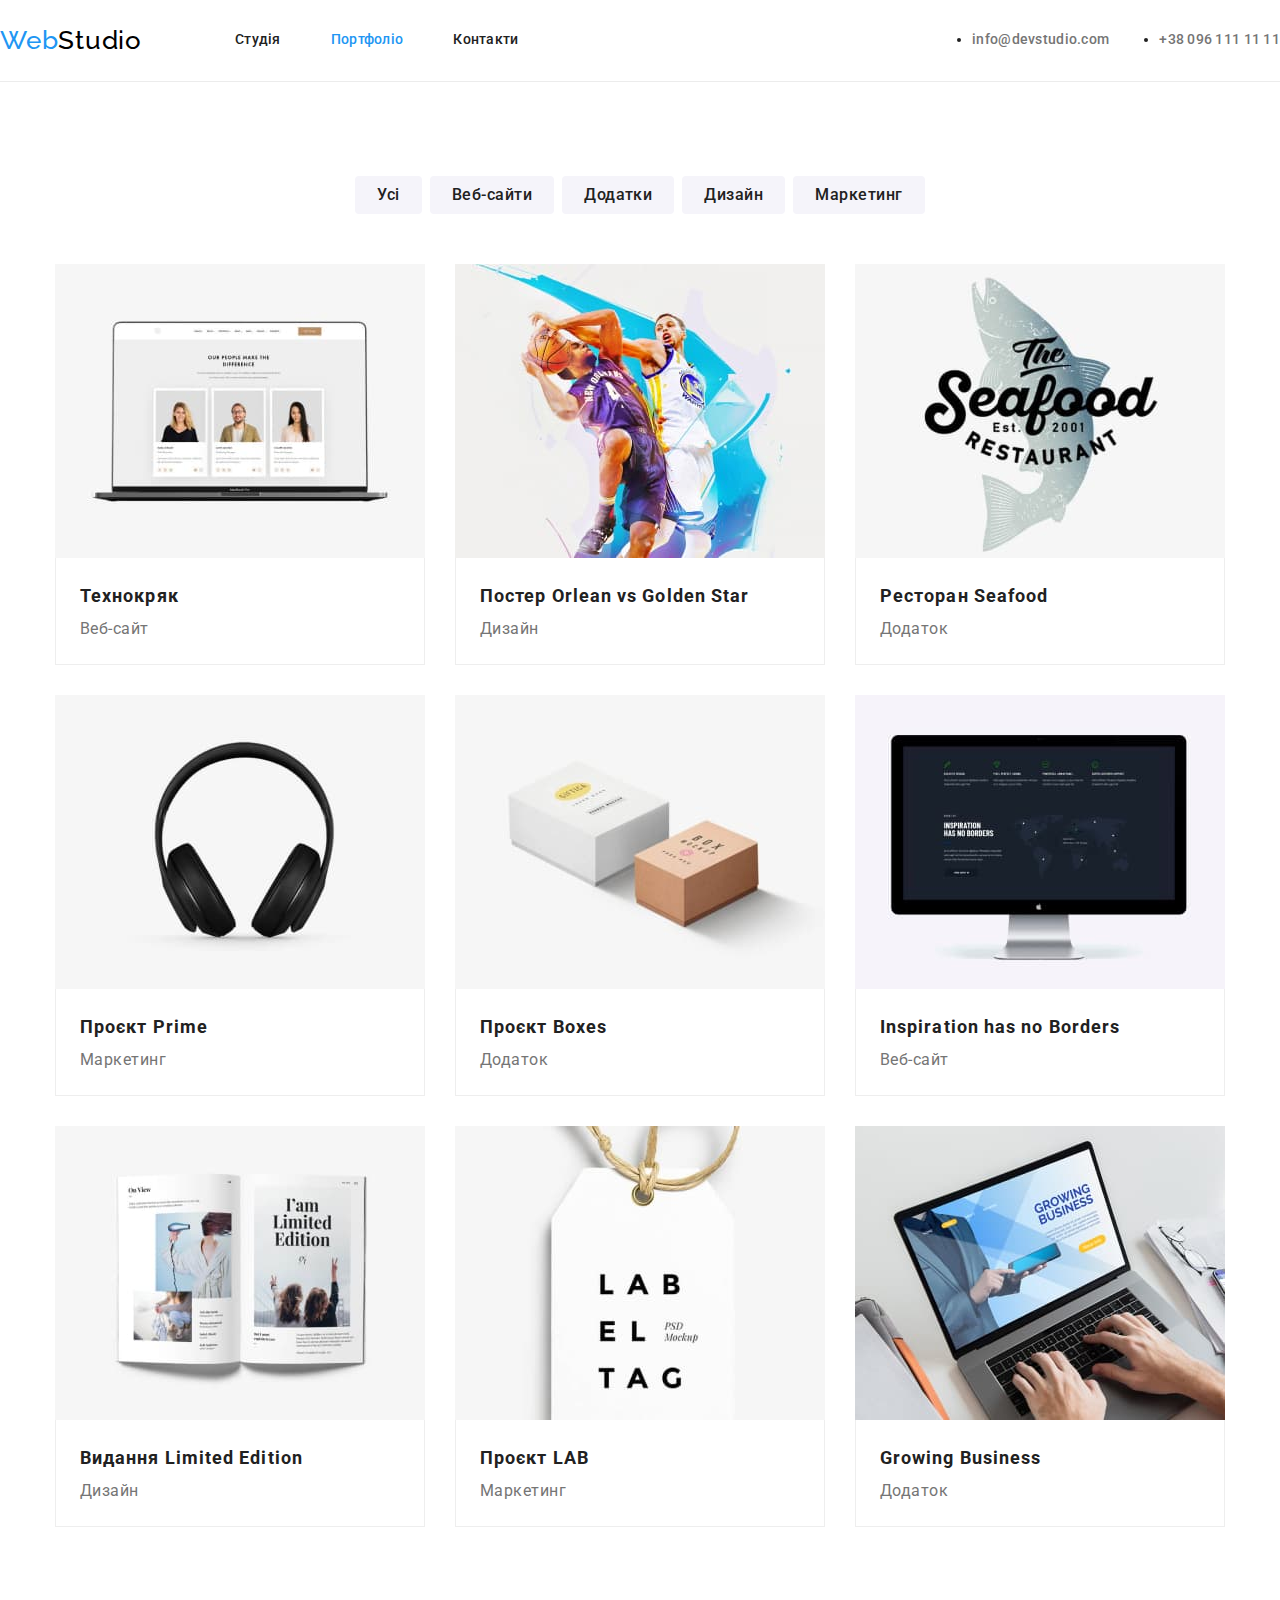
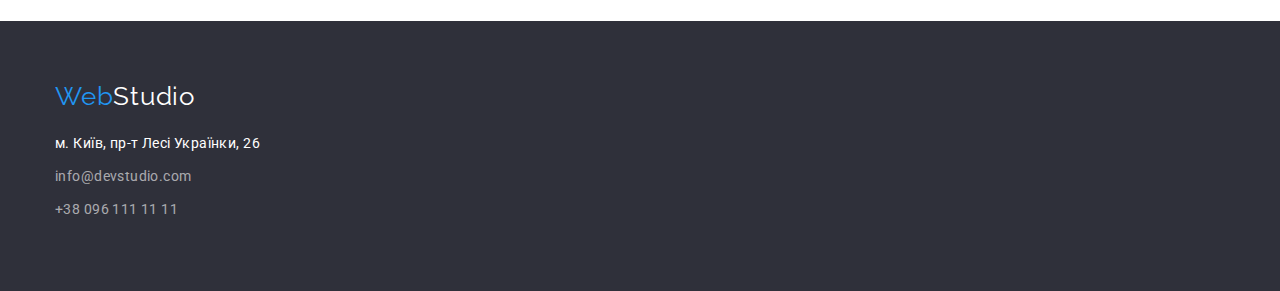
==== portfolio.html @ 2a5c06d5 "Adds decoration with block models and FLEX-boxes" ====
<html lang="uk">
  <head>
    <meta charset="UTF-8" />
    <meta http-equiv="X-UA-Compatible" content="IE=edge" />
    <meta name="viewport" content="width=device-width, initial-scale=1.0" />
    <title>Домашнє завдання #3 Портфоліо</title>
    <link rel="preconnect" href="https://fonts.googleapis.com" />
    <link rel="preconnect" href="https://fonts.gstatic.com" crossorigin />
    <link
      href="https://fonts.googleapis.com/css2?family=Raleway:wght@700&family=Roboto:wght@400;500;700;900&display=swap"
      rel="stylesheet"
    />
    <link rel="stylesheet" href="./css/modern-normalize.css" />
    <link rel="stylesheet" href="./css/styles.css" />
  </head>

  <body>
    <!--Шапка-->
    <header class="header">
      <div class="container-header">
        <nav class="header-nav">
          <a href="./index.html" class="logo"><span class="logo-span">Web</span>Studio</a>
          <ul class="menu">
            <li class="menu-item"><a href="./index.html" class="link-nav">Студія</a></li>
            <li class="menu-item"><a href="./portfolio.html" class="link-current">Портфоліо</a></li>
            <li class="menu-item"><a href="" class="link-nav">Контакти</a></li>
          </ul>
        </nav>
        <ul class="contact-list">
          <li class="menu-item">
            <a href="mailto:info@devstudio.com" class="address-head">info@devstudio.com</a>
          </li>
          <li class="menu-item">
            <a href="tel:+380961111111" class="address-head">+38 096 111 11 11</a>
          </li>
        </ul>
      </div>
    </header>
    <main>
      <section class="section">
        <div class="container">
          <h1 class="section title-hide">Портфоліо</h1>
          <ul class="button-list">
            <li class="button-item"><button type="button" class="button-portfolio">Усі</button></li>
            <li class="button-item">
              <button type="button" class="button-portfolio">Веб-сайти</button>
            </li>
            <li class="button-item">
              <button type="button" class="button-portfolio">Додатки</button>
            </li>
            <li class="button-item">
              <button type="button" class="button-portfolio">Дизайн</button>
            </li>
            <li class="button-item">
              <button type="button" class="button-portfolio">Маркетинг</button>
            </li>
          </ul>
          <ul class="portfolio-list">
            <li>
              <img src="./images/pic1.jpg" alt="Ноутбук" width="370" height="294" class="img" />
              <div class="portfolio-card-description">
                <h2 class="pic-title">Технокряк</h2>
                <p class="pic-text">Веб-сайт</p>
              </div>
            </li>
            <li>
              <img
                src="./images/pic2.jpg"
                alt="Намальовані баскетболісти"
                width="370"
                height="294"
                class="img"
              />
              <div class="portfolio-card-description">
                <h2 class="pic-title">Постер <span lang="en">Orlean vs Golden Star</span></h2>
                <p class="pic-text">Дизайн</p>
              </div>
            </li>
            <li>
              <img
                src="./images/pic3.jpg"
                alt="Логотип ресторану"
                width="370"
                height="294"
                class="img"
              />
              <div class="portfolio-card-description">
                <h2 class="pic-title">Ресторан <span lang="en">Seafood</span></h2>
                <p class="pic-text">Додаток</p>
              </div>
            </li>
            <li>
              <img src="./images/pic4.jpg" alt="Навушники" width="370" height="294" class="img" />
              <div class="portfolio-card-description">
                <h2 class="pic-title">Проєкт <span lang="en">Prime</span></h2>
                <p class="pic-text">Маркетинг</p>
              </div>
            </li>
            <li>
              <img src="./images/pic5.jpg" alt="2 коробки" width="370" height="294" class="img" />
              <div class="portfolio-card-description">
                <h2 class="pic-title">Проєкт <span lang="en">Boxes</span></h2>
                <p class="pic-text">Додаток</p>
              </div>
            </li>
            <li>
              <img src="./images/pic6.jpg" alt="Монітор" width="370" height="294" class="img" />
              <div class="portfolio-card-description">
                <h2 class="pic-title" lang="en">Inspiration has no Borders</h2>
                <p class="pic-text">Веб-сайт</p>
              </div>
            </li>
            <li>
              <img
                src="./images/pic7.jpg"
                alt="Відкритий журнал"
                width="370"
                height="294"
                class="img"
              />
              <div class="portfolio-card-description">
                <h2 class="pic-title">Видання <span lang="en">Limited Edition</span></h2>
                <p class="pic-text">Дизайн</p>
              </div>
            </li>
            <li>
              <img src="./images/pic8.jpg" alt="Бірка" width="370" height="294" class="img" />
              <div class="portfolio-card-description">
                <h2 class="pic-title">Проєкт <span lang="en">LAB</span></h2>
                <p class="pic-text">Маркетинг</p>
              </div>
            </li>
            <li>
              <img src="./images/pic9.jpg" alt="Ноутбук" width="370" height="294" class="img" />
              <div class="portfolio-card-description">
                <h2 class="pic-title" lang="en">Growing Business</h2>
                <p class="pic-text">Додаток</p>
              </div>
            </li>
          </ul>
        </div>
      </section>
    </main>
    <footer class="footer">
      <div class="container">
        <a href="/" class="logo-footer"><span class="logo-span">Web</span>Studio</a>
        <address class="address">
          <ul class="list">
            <li class="footer-item">
              <a href="https://goo.gl/maps/XZDwD4f3hRk5bJ4y6" class="link-map"
                >м. Київ, пр-т Лесі Українки, 26</a
              >
            </li>
            <li class="footer-item">
              <a href="mailto:info@devstudio.com" class="address-footer">info@devstudio.com</a>
            </li>
            <li class="footer-item">
              <a href="tel:+380961111111" class="address-footer">+38 096 111 11 11</a>
            </li>
          </ul>
        </address>
      </div>
    </footer>
  </body>
</html>
---- css/styles.css ----
/* цвет основного текста #212121*/
/* цвет дополнительного текста #757575*/
/* цвет текста шапки и футера #FFFFFF;*/
/* цвет текста лого и выделения #2196F3 #000000*/
/*background main: #F5F5F5;
/*background: #F5F4FA;*/
/*background footer: #2F303A;*/

/* ==========COMPONENTS=========== */
:root {
  --primary-text-color: #757575;
  --banner-text-color: #ffffff;
  --title-text-color: #212121;
  --accent-color: #2196f3;
  --main-background-color: #f5f5f5;
  --header-background-color: #ffffff;
  --footer-background-color: #2f303a;
}
body {
  font-family: Roboto, sans-serif;
  color: var(--title-text-color);
}
.list {
  padding: 0;
  list-style: none;
}

h1,
h2,
h3,
h4,
p,
ul {
  margin: 0;
}
.section {
  padding-top: 94px;
  padding-bottom: 94px;
}
.container {
  width: 1200px;
  padding-left: 15px;
  padding-right: 15px;
  margin-left: auto;
  margin-right: auto;
}
.section-title {
  margin-bottom: 50px;
  font-size: 36px;
  line-height: 1.17;
  font-weight: 700;
  text-align: center;
  letter-spacing: 0.03em;
}
.flex-list {
  display: flex;
}

.flex-item + .flex-item {
  margin-left: 30px;
}

.img {
  display: block;
}

/* ==========COMPONENTS=========== */

/* ==========HEADER=========== */
.container-header {
  display: flex;
  align-items: center;
}
.container {
  width: 1200px;
  padding-left: 15px;
  padding-right: 15px;
  margin-left: auto;
  margin-right: auto;
}
.header {
  border-bottom: 1px solid #ececec;
  font-size: 14px;
  line-height: 1.14;
  font-weight: 500;
  background-color: var(--header-background-color);
}
.header-nav {
  display: flex;
  align-items: center;
}
.logo {
  padding-top: 25px;
  padding-bottom: 25px;
  font-family: Raleway, sans-serif;
  font-size: 26px;
  line-height: 1.19;
  text-decoration: none;
  letter-spacing: 0.03em;
  color: #000000;
}
.logo-span {
  color: var(--accent-color);
}
.title-hide {
  position: absolute;
  width: 1px;
  height: 1px;
  margin: -1px;
  border: 0;
  padding: 0;

  white-space: nowrap;
  clip-path: inset(100%);
  clip: rect(0 0 0 0);
  overflow: hidden;
}
.menu {
  display: flex;
  margin-left: 93px;

  list-style: none;
  padding: 0;
}
.menu-item:not(:last-child) {
  margin-right: 50px;
}
.link-nav {
  display: block;
  padding-top: 32px;
  padding-bottom: 32px;

  text-decoration: none;
  letter-spacing: 0.02em;
  color: var(--title-text-color);
}
.link-current {
  display: block;
  padding-top: 32px;
  padding-bottom: 32px;

  text-decoration: none;
  letter-spacing: 0.02em;
  color: var(--accent-color);
}
.link-nav:hover,
.link-nav:focus {
  color: var(--accent-color);
}
.contact-list {
  display: flex;
  margin-left: auto;
}

.address-head {
  display: block;
  padding-top: 32px;
  padding-bottom: 32px;

  text-decoration: none;
  letter-spacing: 0.02em;
  color: var(--primary-text-color);
}
.address-head:hover,
.address-head:focus {
  color: var(--accent-color);
}
/* ==========HEADER=========== */

/* ==========HERO=========== */
.hero {
  padding: 200px 0;

  text-align: center;
  color: var(--banner-text-color);
  background-color: var(--footer-background-color);
}
.hero-title {
  margin: 0 auto 30px;
  width: 696px;

  font-size: 44px;
  line-height: 1.36;
  font-weight: 900;
  text-transform: uppercase;
  letter-spacing: 0.06em;
}
.button {
  margin: 0 auto;
  border-style: none;
  min-width: 216px;
  border-radius: 4px;
  padding: 10px 32px;

  font-family: inherit;
  font-size: 16px;
  line-height: 1.88;
  font-weight: 700;
  letter-spacing: 0.06em;
  color: #ffffff;
  background-color: var(--accent-color);
  cursor: pointer;
}
/* ==========HERO=========== */

/* ==========SECTION FEATURES=========== */

.features-title {
  margin-bottom: 10px;
  width: 270px;

  font-size: 14px;
  line-height: 1.14;
  font-weight: 700;
  text-transform: uppercase;
  letter-spacing: 0.03em;
}
.features-text {
  width: 270px;
  font-size: 14px;
  line-height: 1.71;
  letter-spacing: 0.03em;
  color: var(--primary-text-color);
}
/* ==========SECTION FEATURES=========== */

/* ==========SECTION NO PADDING=========== */
.no-padding-top {
  padding-top: 0;
}
/* ==========SECTION NO PADDING=========== */

/* ==========SECTION TEAM=========== */
.section-team {
  background-color: #f5f4fa;
}
.team-card {
  padding-bottom: 30px;
  border-bottom-right-radius: 3px;
  border-bottom-left-radius: 3px;
}
.team-card + .team-card {
  margin-left: 30px;
}

.team-title {
  margin: 30px auto 10px;
  font-size: 16px;
  line-height: 1.19;
  font-weight: 500;
  text-align: center;
  letter-spacing: 0.03em;
}

.team-role {
  font-size: 16px;
  line-height: 1.19;
  text-align: center;
  letter-spacing: 0.03em;
  color: var(--primary-text-color);
}
/* ==========SECTION TEAM=========== */

/* ==========FOOTER=========== */
.link {
  text-decoration: none;
}

.footer {
  padding-top: 60px;
  padding-bottom: 60px;
  background-color: var(--footer-background-color);
}
.address {
  font-style: normal;
}
.logo-footer {
  display: inline-block;
  margin-bottom: 20px;

  font-family: Raleway, sans-serif;
  font-size: 26px;
  line-height: 1.19;
  text-decoration: none;
  letter-spacing: 0.03em;
  color: #ffffff;
}
.footer-item {
  display: block;
  margin-bottom: 9px;
}
.link-map {
  font-size: 14px;
  line-height: 1.71;
  text-decoration: none;
  letter-spacing: 0.03em;
  color: var(--banner-text-color);
}
.link-map:hover,
.link-map:focus,
.address-footer:hover,
.address-footer:focus {
  color: var(--accent-color);
}
.address-footer {
  font-size: 14px;
  line-height: 1.71;
  text-decoration: none;
  letter-spacing: 0.03em;
  color: rgba(255, 255, 255, 0.6);
}
/* ==========FOOTER=========== */

/* ==========PORTFOLIO=========== */

.portfolio-card-description {
  border-bottom: 1px solid #eeeeee;
  border-left: 1px solid #eeeeee;
  border-right: 1px solid #eeeeee;
  padding-top: 20px;
  padding-left: 24px;
  padding-right: 24px;
  padding-bottom: 20px;
}

.button-list {
  display: flex;
  padding: 0;
  justify-content: center;
  margin-bottom: 50px;
  list-style: none;
}
.portfolio-list {
  display: flex;
  flex-wrap: wrap;
  padding: 0;
  gap: 30px;
  list-style: none;
}
.button-portfolio {
  border-style: none;
  border-radius: 4px;
  padding: 6px 22px;

  font-family: inherit;
  font-size: 16px;
  line-height: 1.62;
  font-weight: 500;
  text-align: center;
  letter-spacing: 0.03em;
  background-color: #f5f4fa;
  color: inherit;
}
.button-item + .button-item {
  margin-left: 8px;
}
.button-portfolio:hover,
.button-portfolio:focus {
  cursor: pointer;
  background-color: var(--accent-color);
  color: #ffffff;
}

.pic-title {
  font-size: 18px;
  line-height: 2;
  letter-spacing: 0.06em;
}
.pic-text {
  font-size: 16px;
  line-height: 1.88;
  letter-spacing: 0.03em;
  color: var(--primary-text-color);
}
/* ==========PORTFOLIO=========== */
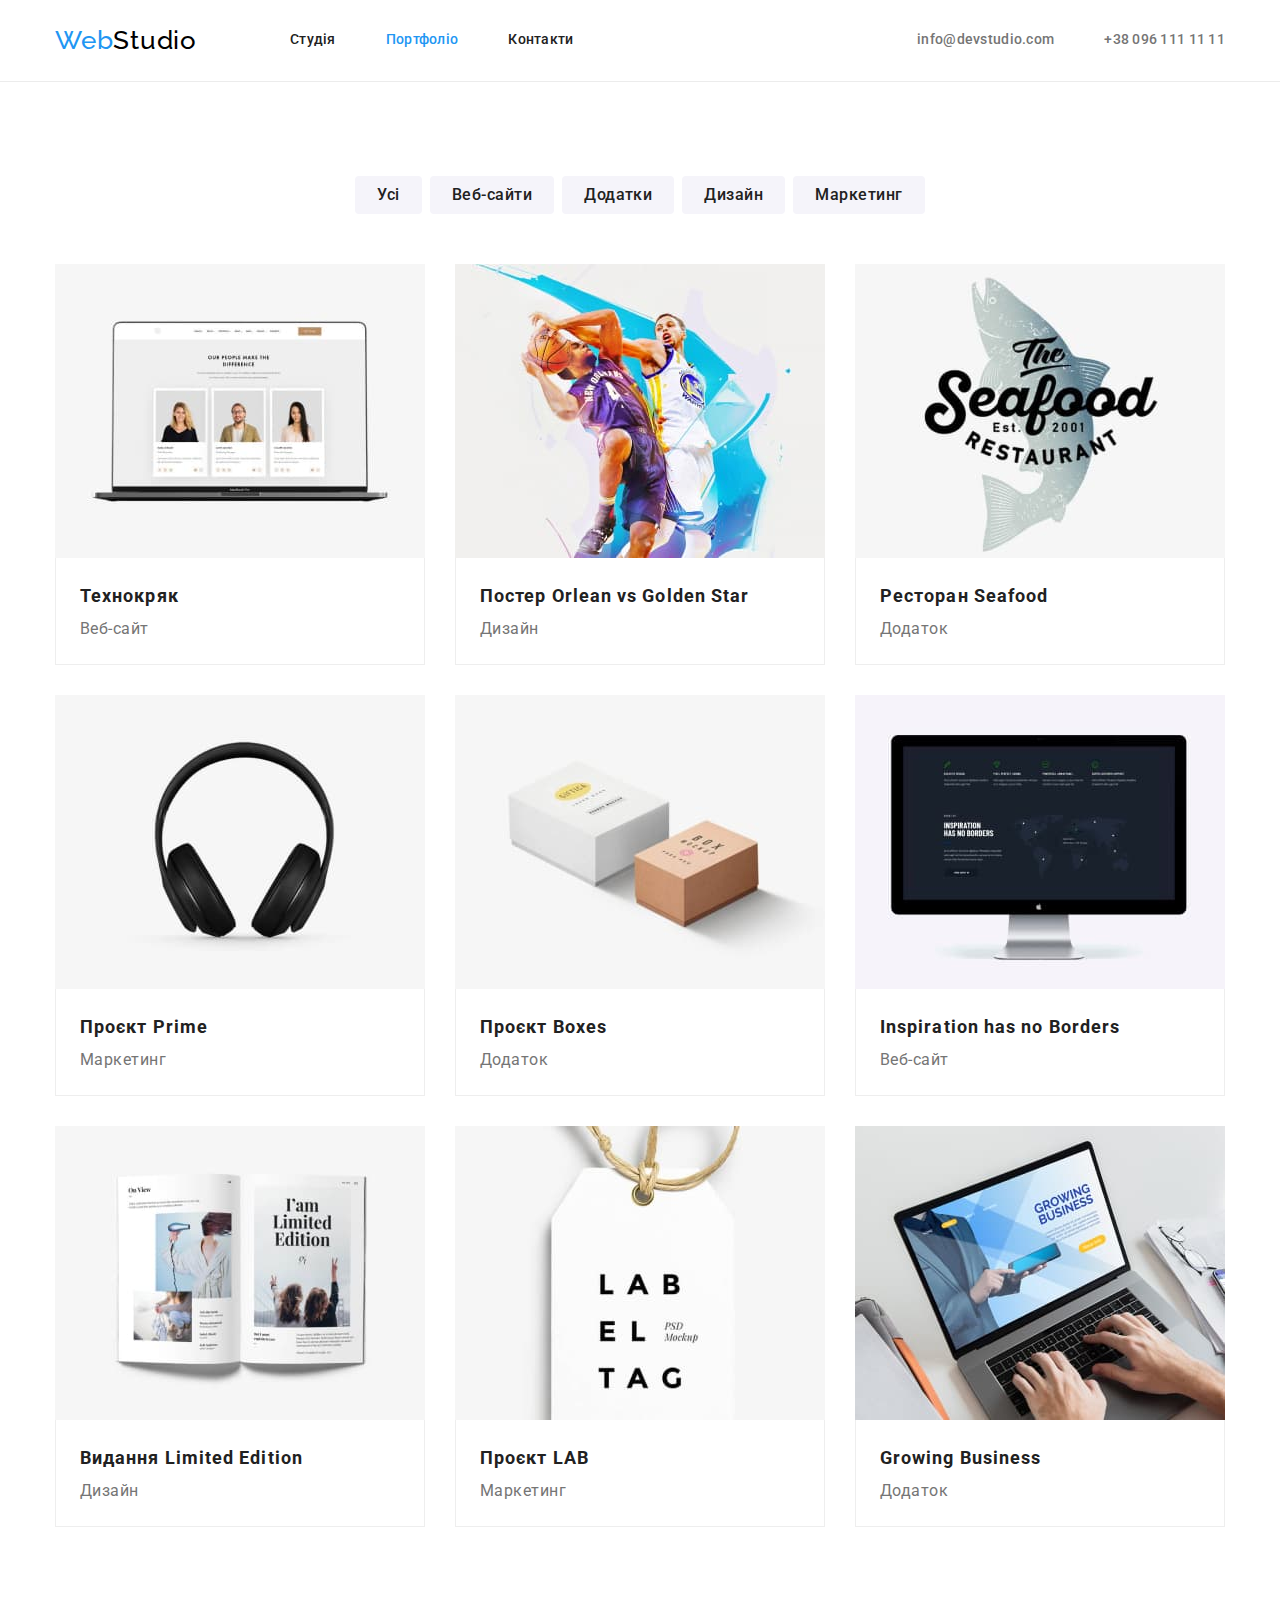
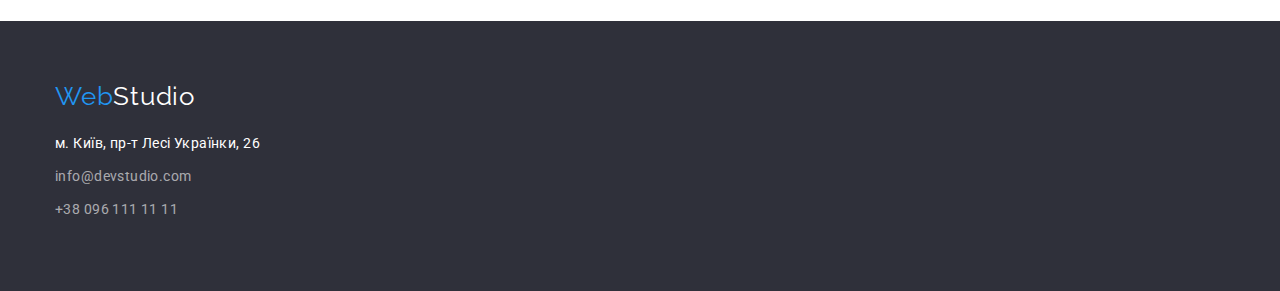
==== commit c5236204: "update portfolio" ====
--- a/portfolio.html
+++ b/portfolio.html
@@ -17,7 +17,7 @@
   <body>
     <!--Шапка-->
     <header class="header">
-      <div class="container-header">
+      <div class="container-header container">
         <nav class="header-nav">
           <a href="./index.html" class="logo"><span class="logo-span">Web</span>Studio</a>
           <ul class="menu">
@@ -26,7 +26,7 @@
             <li class="menu-item"><a href="" class="link-nav">Контакти</a></li>
           </ul>
         </nav>
-        <ul class="contact-list">
+        <ul class="contact-list list">
           <li class="menu-item">
             <a href="mailto:info@devstudio.com" class="address-head">info@devstudio.com</a>
           </li>
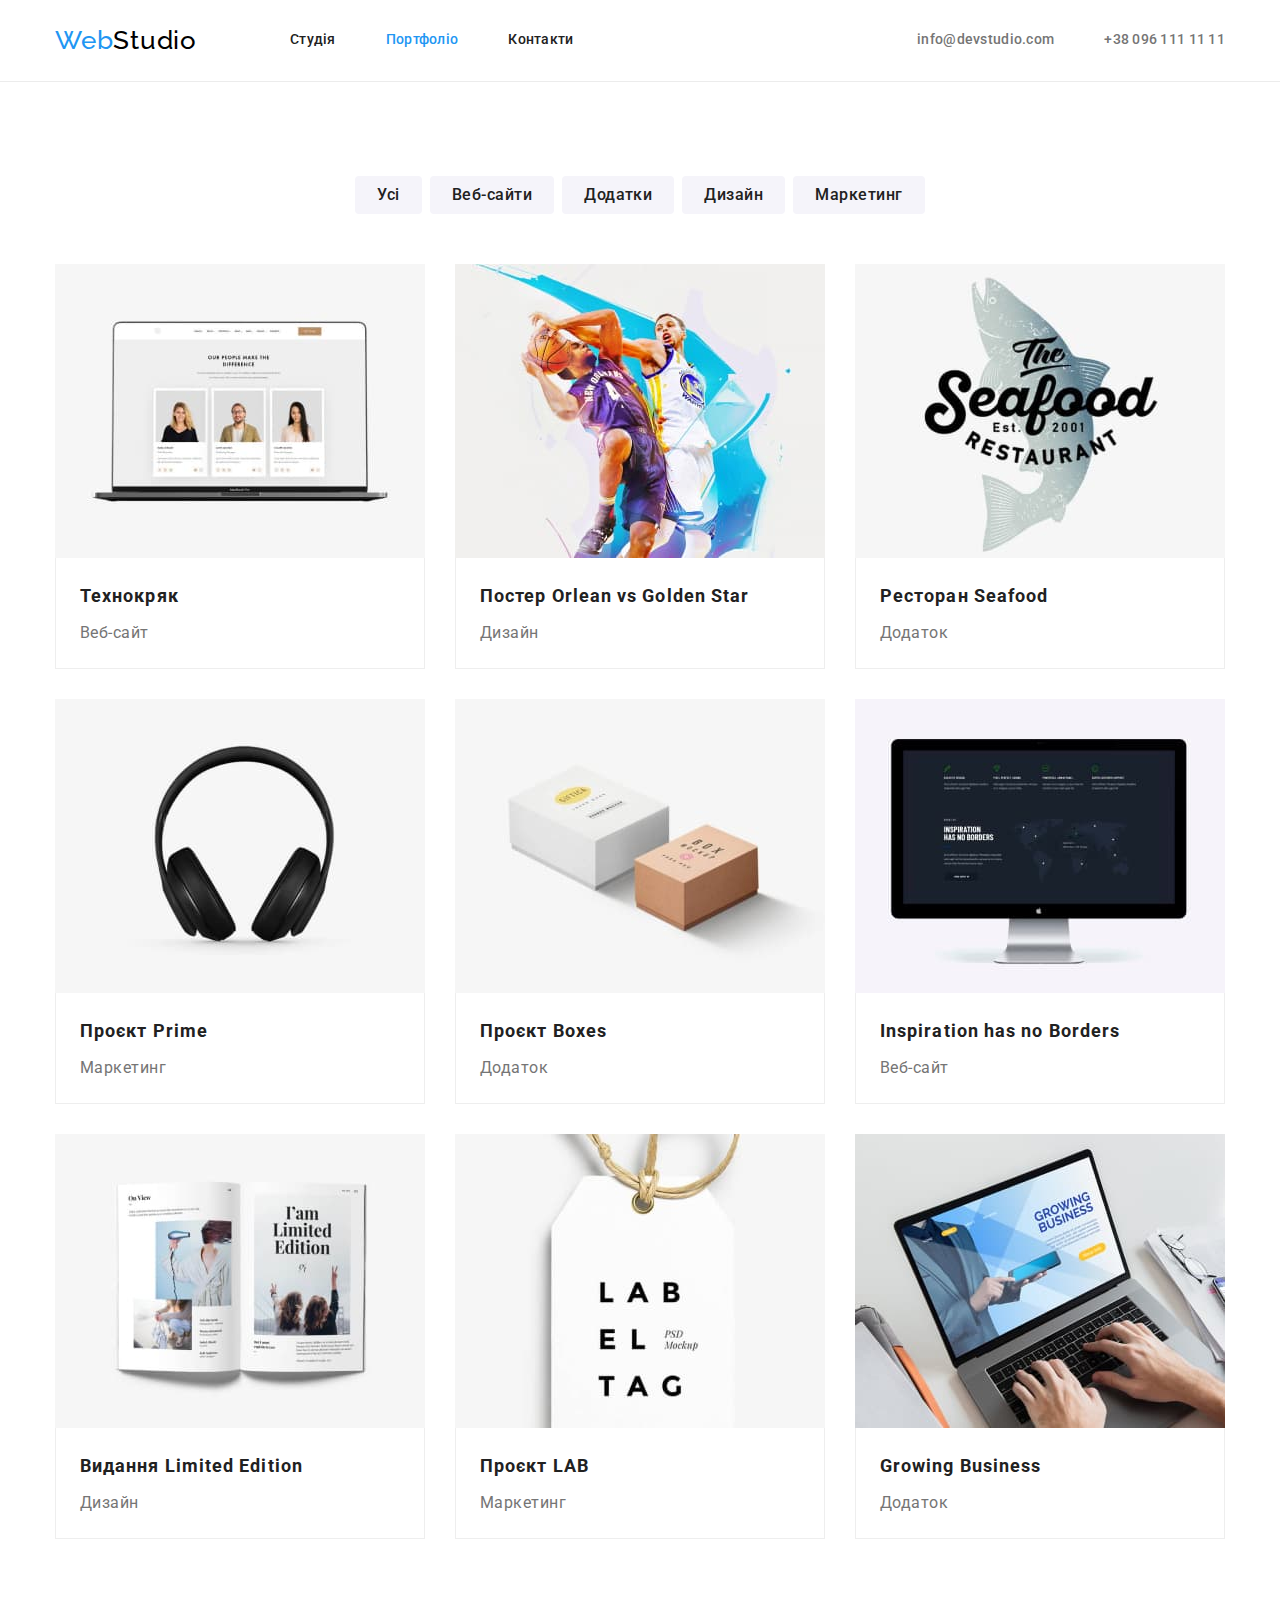
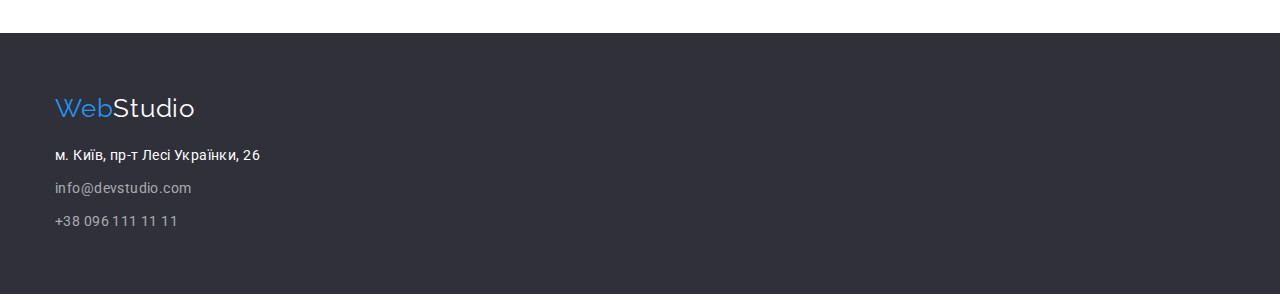
==== commit cfe6438c: "Correct mistakes" ====
--- a/portfolio.html
+++ b/portfolio.html
@@ -57,7 +57,7 @@
           </ul>
           <ul class="portfolio-list">
             <li>
-              <img src="./images/pic1.jpg" alt="Ноутбук" width="370" height="294" class="img" />
+              <img src="./images/pic1.jpg" alt="Ноутбук" width="370" height="294" />
               <div class="portfolio-card-description">
                 <h2 class="pic-title">Технокряк</h2>
                 <p class="pic-text">Веб-сайт</p>
@@ -69,7 +69,6 @@
                 alt="Намальовані баскетболісти"
                 width="370"
                 height="294"
-                class="img"
               />
               <div class="portfolio-card-description">
                 <h2 class="pic-title">Постер <span lang="en">Orlean vs Golden Star</span></h2>
@@ -77,61 +76,49 @@
               </div>
             </li>
             <li>
-              <img
-                src="./images/pic3.jpg"
-                alt="Логотип ресторану"
-                width="370"
-                height="294"
-                class="img"
-              />
+              <img src="./images/pic3.jpg" alt="Логотип ресторану" width="370" height="294" />
               <div class="portfolio-card-description">
                 <h2 class="pic-title">Ресторан <span lang="en">Seafood</span></h2>
                 <p class="pic-text">Додаток</p>
               </div>
             </li>
             <li>
-              <img src="./images/pic4.jpg" alt="Навушники" width="370" height="294" class="img" />
+              <img src="./images/pic4.jpg" alt="Навушники" width="370" height="294" />
               <div class="portfolio-card-description">
                 <h2 class="pic-title">Проєкт <span lang="en">Prime</span></h2>
                 <p class="pic-text">Маркетинг</p>
               </div>
             </li>
             <li>
-              <img src="./images/pic5.jpg" alt="2 коробки" width="370" height="294" class="img" />
+              <img src="./images/pic5.jpg" alt="2 коробки" width="370" height="294" />
               <div class="portfolio-card-description">
                 <h2 class="pic-title">Проєкт <span lang="en">Boxes</span></h2>
                 <p class="pic-text">Додаток</p>
               </div>
             </li>
             <li>
-              <img src="./images/pic6.jpg" alt="Монітор" width="370" height="294" class="img" />
+              <img src="./images/pic6.jpg" alt="Монітор" width="370" height="294" />
               <div class="portfolio-card-description">
                 <h2 class="pic-title" lang="en">Inspiration has no Borders</h2>
                 <p class="pic-text">Веб-сайт</p>
               </div>
             </li>
             <li>
-              <img
-                src="./images/pic7.jpg"
-                alt="Відкритий журнал"
-                width="370"
-                height="294"
-                class="img"
-              />
+              <img src="./images/pic7.jpg" alt="Відкритий журнал" width="370" height="294" />
               <div class="portfolio-card-description">
                 <h2 class="pic-title">Видання <span lang="en">Limited Edition</span></h2>
                 <p class="pic-text">Дизайн</p>
               </div>
             </li>
             <li>
-              <img src="./images/pic8.jpg" alt="Бірка" width="370" height="294" class="img" />
+              <img src="./images/pic8.jpg" alt="Бірка" width="370" height="294" />
               <div class="portfolio-card-description">
                 <h2 class="pic-title">Проєкт <span lang="en">LAB</span></h2>
                 <p class="pic-text">Маркетинг</p>
               </div>
             </li>
             <li>
-              <img src="./images/pic9.jpg" alt="Ноутбук" width="370" height="294" class="img" />
+              <img src="./images/pic9.jpg" alt="Ноутбук" width="370" height="294" />
               <div class="portfolio-card-description">
                 <h2 class="pic-title" lang="en">Growing Business</h2>
                 <p class="pic-text">Додаток</p>
--- a/css/styles.css
+++ b/css/styles.css
@@ -60,8 +60,10 @@
   margin-left: 30px;
 }
 
-.img {
-  display: block;
+img {
+  display: block;
+  max-width: 100%;
+  height: auto;
 }
 
 /* ==========COMPONENTS=========== */
@@ -70,13 +72,6 @@
 .container-header {
   display: flex;
   align-items: center;
-}
-.container {
-  width: 1200px;
-  padding-left: 15px;
-  padding-right: 15px;
-  margin-left: auto;
-  margin-right: auto;
 }
 .header {
   border-bottom: 1px solid #ececec;
@@ -242,9 +237,13 @@
 .team-card + .team-card {
   margin-left: 30px;
 }
+.team-description {
+  padding-top: 30px;
+  padding-bottom: 30px;
+}
 
 .team-title {
-  margin: 30px auto 10px;
+  margin-bottom: 10px;
   font-size: 16px;
   line-height: 1.19;
   font-weight: 500;
@@ -285,7 +284,7 @@
   letter-spacing: 0.03em;
   color: #ffffff;
 }
-.footer-item {
+.footer-item:not(:last-child) {
   display: block;
   margin-bottom: 9px;
 }
@@ -362,6 +361,7 @@
 }
 
 .pic-title {
+  margin-bottom: 4px;
   font-size: 18px;
   line-height: 2;
   letter-spacing: 0.06em;
